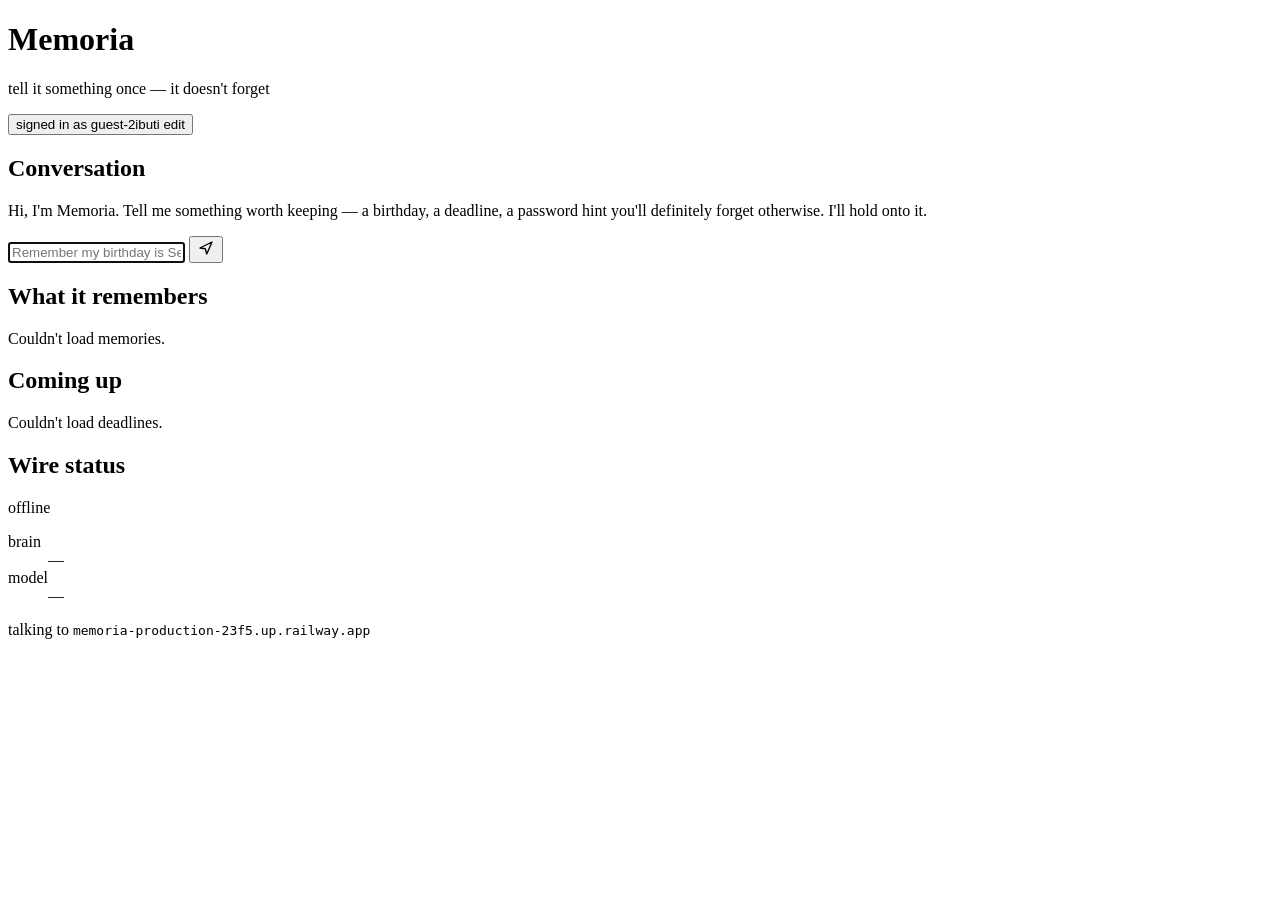
==== frontend/index.html @ 4ff96a3e "Rename index (12).html to index.html" ====
<!DOCTYPE html>
<html lang="en">
<head>
<meta charset="UTF-8">
<meta name="viewport" content="width=device-width, initial-scale=1.0">
<title>Memoria — a bot that remembers</title>
<link rel="preconnect" href="https://fonts.googleapis.com">
<link rel="preconnect" href="https://fonts.gstatic.com" crossorigin>
<link href="https://fonts.googleapis.com/css2?family=Fraunces:ital,opsz,wght@0,9..144,400;0,9..144,600;1,9..144,500&family=IBM+Plex+Mono:wght@400;500;600&display=swap" rel="stylesheet">
<link rel="stylesheet" href="styles.css">
</head>
<body>

<div class="board">

  <header class="board__header">
    <div class="brand">
      <span class="brand__pin" aria-hidden="true"></span>
      <h1 class="brand__title">Memoria</h1>
      <p class="brand__tag">tell it something once — it doesn't forget</p>
    </div>

    <button class="user-chip" id="userChip" type="button" title="Change who you are">
      <span class="user-chip__label">signed in as</span>
      <span class="user-chip__name" id="userChipName">—</span>
      <span class="user-chip__edit">edit</span>
    </button>
  </header>

  <main class="grid">

    <!-- CHAT CARD -->
    <section class="card card--chat" style="--tilt: -0.4deg">
      <div class="card__pin" aria-hidden="true"></div>
      <h2 class="card__title">Conversation</h2>

      <div class="chat__log" id="chatLog" aria-live="polite">
        <div class="bubble bubble--bot">
          <p>Hi, I'm Memoria. Tell me something worth keeping — a birthday, a deadline, a password hint you'll definitely forget otherwise. I'll hold onto it.</p>
        </div>
      </div>

      <form class="chat__form" id="chatForm">
        <input
          type="text"
          id="chatInput"
          class="chat__input"
          placeholder="Remember my birthday is September 1…"
          autocomplete="off"
        >
        <button type="submit" class="chat__send" id="chatSend" aria-label="Send">
          <svg width="18" height="18" viewBox="0 0 24 24" fill="none"><path d="M4 12L20 4L13 20L11 13L4 12Z" stroke="currentColor" stroke-width="1.8" stroke-linejoin="round"/></svg>
        </button>
      </form>
    </section>

    <!-- MEMORIES CARD -->
    <section class="card card--memories" style="--tilt: 0.6deg">
      <div class="card__pin" aria-hidden="true"></div>
      <h2 class="card__title">What it remembers</h2>
      <div class="card__body" id="memoriesList">
        <p class="empty">Nothing filed away yet.</p>
      </div>
    </section>

    <!-- DEADLINES CARD -->
    <section class="card card--deadlines" style="--tilt: -0.3deg">
      <div class="card__pin" aria-hidden="true"></div>
      <h2 class="card__title">Coming up</h2>
      <div class="card__body" id="deadlinesList">
        <p class="empty">No deadlines on the board.</p>
      </div>
    </section>

    <!-- STATUS CARD -->
    <section class="card card--status" style="--tilt: 0.5deg">
      <div class="card__pin" aria-hidden="true"></div>
      <h2 class="card__title">Wire status</h2>
      <div class="card__body">
        <div class="status-row">
          <span class="status-dot" id="statusDot"></span>
          <span id="statusText">connecting…</span>
        </div>
        <dl class="status-meta">
          <div><dt>brain</dt><dd id="statusBrain">—</dd></div>
          <div><dt>model</dt><dd id="statusModel">—</dd></div>
        </dl>
      </div>
    </section>

  </main>

  <footer class="board__footer">
    <span>talking to</span>
    <code>memoria-production-23f5.up.railway.app</code>
  </footer>

</div>

<script src="app.js"></script>
</body>
</html>
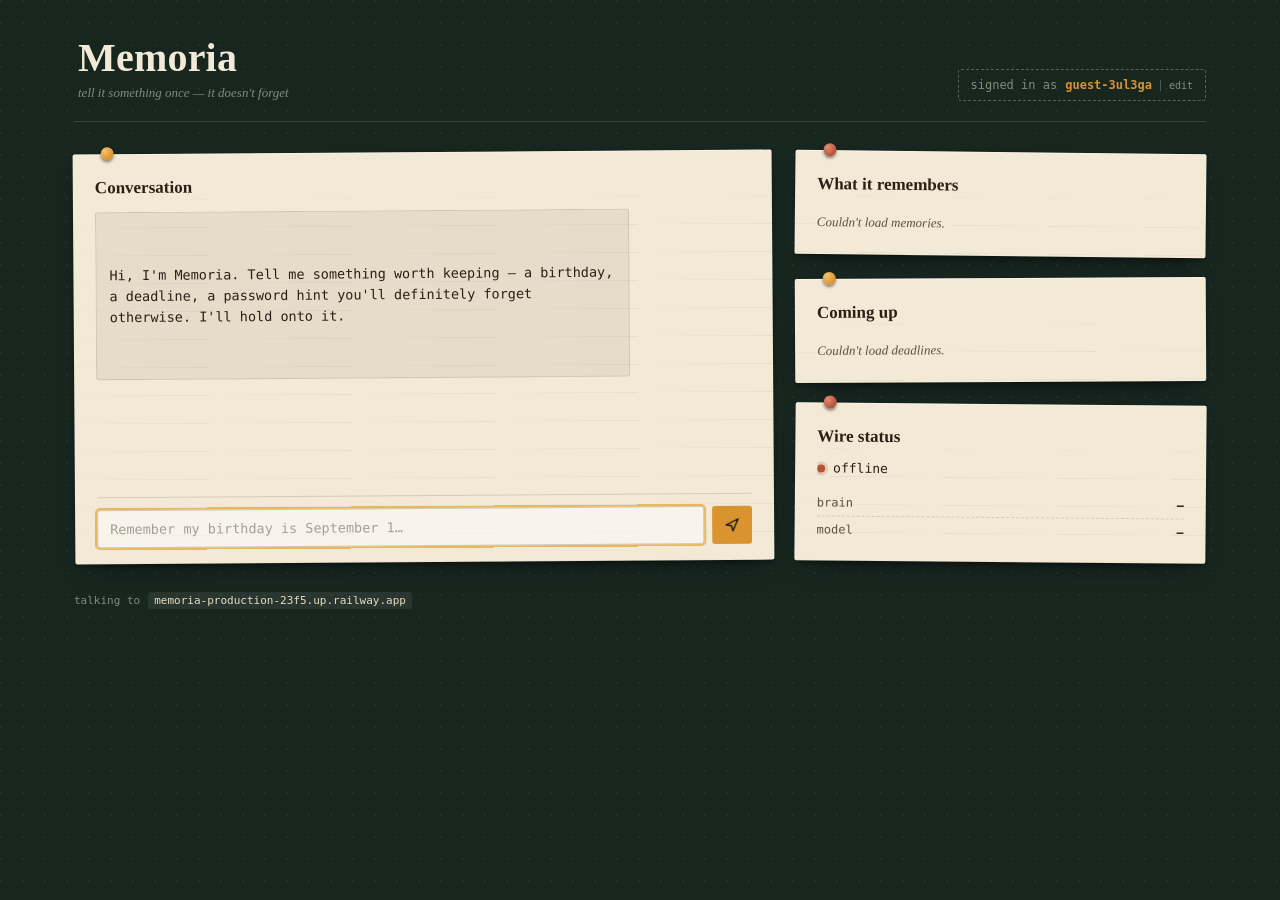
==== commit c0cd50af: "Update index.html" ====
--- a/frontend/index.html
+++ b/frontend/index.html
@@ -3,7 +3,7 @@
 <head>
 <meta charset="UTF-8">
 <meta name="viewport" content="width=device-width, initial-scale=1.0">
-<title>Memoria — a bot that remembers</title>
+<title>Memoria — a bot that remembers demo 1</title>
 <link rel="preconnect" href="https://fonts.googleapis.com">
 <link rel="preconnect" href="https://fonts.gstatic.com" crossorigin>
 <link href="https://fonts.googleapis.com/css2?family=Fraunces:ital,opsz,wght@0,9..144,400;0,9..144,600;1,9..144,500&family=IBM+Plex+Mono:wght@400;500;600&display=swap" rel="stylesheet">
--- a/frontend/styles.css
+++ b/frontend/styles.css
@@ -0,0 +1,410 @@
+/* =========================================================================
+   Memoria — tokens
+   Concept: an old corkboard where the bot pins index cards for every fact
+   and every deadline it's been told. Dark board, warm paper cards, one
+   amber pin accent, typewriter-mono body text.
+   ========================================================================= */
+:root {
+  --board:      #182620;
+  --board-deep: #101a15;
+  --paper:      #F2E9D6;
+  --paper-dim:  #E7DCC3;
+  --ink:        #2A2016;
+  --ink-soft:   #5B5240;
+  --pin-amber:  #D9932F;
+  --pin-rust:   #B4523B;
+  --thread:     #7C8F7C;
+  --focus:      #E8B860;
+
+  --font-display: "Fraunces", "Iowan Old Style", serif;
+  --font-mono:    "IBM Plex Mono", ui-monospace, "SFMono-Regular", monospace;
+
+  color-scheme: dark;
+}
+
+* { box-sizing: border-box; }
+
+html, body {
+  margin: 0;
+  padding: 0;
+  background: var(--board);
+  color: var(--paper);
+  font-family: var(--font-mono);
+}
+
+body {
+  background-image:
+    radial-gradient(circle at 1px 1px, rgba(242,233,214,0.05) 1px, transparent 0);
+  background-size: 22px 22px;
+  min-height: 100vh;
+}
+
+:focus-visible {
+  outline: 2px solid var(--focus);
+  outline-offset: 3px;
+}
+
+.board {
+  max-width: 1180px;
+  margin: 0 auto;
+  padding: 34px 24px 48px;
+}
+
+/* ---------- header ---------- */
+.board__header {
+  display: flex;
+  align-items: flex-end;
+  justify-content: space-between;
+  gap: 20px;
+  flex-wrap: wrap;
+  margin-bottom: 30px;
+  padding-bottom: 20px;
+  border-bottom: 1px solid rgba(242,233,214,0.15);
+}
+
+.brand { position: relative; padding-left: 4px; }
+
+.brand__pin {
+  position: absolute;
+  left: -4px;
+  top: 6px;
+  width: 9px;
+  height: 9px;
+  border-radius: 50%;
+  background: var(--pin-rust);
+  box-shadow: 0 1px 2px rgba(0,0,0,0.5);
+  display: none;
+}
+
+.brand__title {
+  font-family: var(--font-display);
+  font-weight: 600;
+  font-size: clamp(28px, 4vw, 40px);
+  margin: 0;
+  letter-spacing: 0.2px;
+  color: var(--paper);
+}
+
+.brand__tag {
+  margin: 4px 0 0;
+  font-size: 13px;
+  color: var(--thread);
+  font-style: italic;
+  font-family: var(--font-display);
+}
+
+.user-chip {
+  display: flex;
+  align-items: baseline;
+  gap: 8px;
+  background: transparent;
+  border: 1px dashed rgba(242,233,214,0.3);
+  border-radius: 3px;
+  padding: 8px 12px;
+  color: var(--paper);
+  font-family: var(--font-mono);
+  font-size: 12px;
+  cursor: pointer;
+  transition: border-color 0.15s ease, background 0.15s ease;
+}
+.user-chip:hover { border-color: var(--pin-amber); background: rgba(217,147,47,0.08); }
+.user-chip__label { color: var(--thread); text-transform: lowercase; }
+.user-chip__name { color: var(--pin-amber); font-weight: 600; }
+.user-chip__edit {
+  color: var(--thread);
+  font-size: 10px;
+  border-left: 1px solid rgba(242,233,214,0.25);
+  padding-left: 8px;
+}
+
+/* ---------- bento grid ---------- */
+.grid {
+  display: grid;
+  grid-template-columns: minmax(0, 1.7fr) minmax(280px, 1fr);
+  grid-template-rows: auto auto auto;
+  gap: 22px;
+}
+
+.card--chat      { grid-column: 1; grid-row: 1 / span 3; }
+.card--memories  { grid-column: 2; grid-row: 1; }
+.card--deadlines { grid-column: 2; grid-row: 2; }
+.card--status    { grid-column: 2; grid-row: 3; }
+
+/* ---------- card (index card) ---------- */
+.card {
+  position: relative;
+  background: var(--paper);
+  color: var(--ink);
+  border-radius: 2px;
+  padding: 22px 22px 18px;
+  transform: rotate(var(--tilt, 0deg));
+  box-shadow:
+    0 1px 0 rgba(255,255,255,0.4) inset,
+    0 14px 24px -14px rgba(0,0,0,0.55),
+    0 2px 4px rgba(0,0,0,0.3);
+  display: flex;
+  flex-direction: column;
+  min-height: 0;
+}
+
+.card::before {
+  /* faint ruled lines, like notebook paper */
+  content: "";
+  position: absolute;
+  inset: 46px 0 0 0;
+  background-image: repeating-linear-gradient(
+    to bottom,
+    transparent 0,
+    transparent 27px,
+    rgba(42,32,22,0.06) 28px
+  );
+  pointer-events: none;
+  border-radius: inherit;
+}
+
+.card__pin {
+  position: absolute;
+  top: -7px;
+  left: 28px;
+  width: 13px;
+  height: 13px;
+  border-radius: 50%;
+  background: radial-gradient(circle at 32% 30%, #F0C36A, var(--pin-amber) 70%);
+  box-shadow: 0 2px 3px rgba(0,0,0,0.45);
+}
+.card--memories .card__pin,
+.card--status .card__pin { background: radial-gradient(circle at 32% 30%, #E48A72, var(--pin-rust) 70%); }
+
+.card__title {
+  font-family: var(--font-display);
+  font-weight: 600;
+  font-size: 17px;
+  margin: 2px 0 14px;
+  position: relative;
+  z-index: 1;
+}
+
+.card__body {
+  position: relative;
+  z-index: 1;
+  overflow-y: auto;
+  flex: 1;
+  min-height: 0;
+}
+
+.empty {
+  color: var(--ink-soft);
+  font-size: 13px;
+  font-style: italic;
+  font-family: var(--font-display);
+  margin: 6px 0;
+}
+
+/* ---------- chat card ---------- */
+.card--chat { padding-bottom: 16px; }
+
+.chat__log {
+  position: relative;
+  z-index: 1;
+  flex: 1;
+  overflow-y: auto;
+  display: flex;
+  flex-direction: column;
+  gap: 10px;
+  padding-right: 4px;
+  margin-bottom: 12px;
+  min-height: 260px;
+}
+
+.bubble {
+  max-width: 82%;
+  font-size: 13.5px;
+  line-height: 1.55;
+  padding: 10px 13px;
+  border-radius: 3px;
+  white-space: pre-wrap;
+}
+.bubble p { margin: 0; }
+
+.bubble--bot {
+  align-self: flex-start;
+  background: rgba(42,32,22,0.06);
+  border: 1px solid rgba(42,32,22,0.12);
+}
+.bubble--user {
+  align-self: flex-end;
+  background: var(--ink);
+  color: var(--paper);
+}
+.bubble--pending { opacity: 0.55; }
+.bubble--error {
+  align-self: flex-start;
+  background: rgba(180,82,59,0.12);
+  border: 1px solid rgba(180,82,59,0.4);
+  color: var(--pin-rust);
+}
+
+.chat__form {
+  position: relative;
+  z-index: 1;
+  display: flex;
+  gap: 8px;
+  border-top: 1px solid rgba(42,32,22,0.15);
+  padding-top: 12px;
+}
+
+.chat__input {
+  flex: 1;
+  font-family: var(--font-mono);
+  font-size: 13.5px;
+  background: rgba(255,255,255,0.5);
+  border: 1px solid rgba(42,32,22,0.2);
+  border-radius: 3px;
+  padding: 10px 12px;
+  color: var(--ink);
+}
+.chat__input::placeholder { color: rgba(42,32,22,0.4); }
+.chat__input:focus-visible { outline-offset: 0; }
+
+.chat__send {
+  display: grid;
+  place-items: center;
+  width: 40px;
+  border: none;
+  border-radius: 3px;
+  background: var(--pin-amber);
+  color: var(--board-deep);
+  cursor: pointer;
+  transition: transform 0.1s ease, background 0.15s ease;
+}
+.chat__send:hover { background: #E8A63F; }
+.chat__send:active { transform: scale(0.94); }
+.chat__send:disabled { opacity: 0.5; cursor: default; transform: none; }
+
+/* ---------- memories & deadlines lists ---------- */
+.mem-item, .dl-item {
+  display: flex;
+  align-items: flex-start;
+  justify-content: space-between;
+  gap: 10px;
+  padding: 9px 0;
+  border-bottom: 1px dashed rgba(42,32,22,0.18);
+  font-size: 12.5px;
+}
+.mem-item:last-child, .dl-item:last-child { border-bottom: none; }
+
+.mem-item__key {
+  display: block;
+  text-transform: lowercase;
+  color: var(--ink-soft);
+  font-size: 10.5px;
+  letter-spacing: 0.3px;
+}
+.mem-item__value { display: block; margin-top: 2px; }
+
+.mem-item__del {
+  border: none;
+  background: none;
+  color: var(--pin-rust);
+  font-size: 15px;
+  line-height: 1;
+  cursor: pointer;
+  padding: 2px 4px;
+  flex-shrink: 0;
+  opacity: 0.55;
+}
+.mem-item__del:hover { opacity: 1; }
+
+.dl-item__task { display: block; }
+.dl-item__due {
+  display: block;
+  margin-top: 2px;
+  color: var(--ink-soft);
+  font-size: 10.5px;
+}
+.dl-item__badge {
+  flex-shrink: 0;
+  font-size: 9.5px;
+  padding: 2px 6px;
+  border-radius: 8px;
+  align-self: center;
+  background: rgba(124,143,124,0.25);
+  color: #3F5A45;
+  white-space: nowrap;
+}
+.dl-item__badge--done {
+  background: rgba(217,147,47,0.22);
+  color: #8A5A16;
+}
+
+/* ---------- status card ---------- */
+.status-row {
+  display: flex;
+  align-items: center;
+  gap: 8px;
+  font-size: 13px;
+  margin-bottom: 14px;
+  position: relative;
+  z-index: 1;
+}
+.status-dot {
+  width: 8px;
+  height: 8px;
+  border-radius: 50%;
+  background: var(--ink-soft);
+  flex-shrink: 0;
+}
+.status-dot--ok { background: #4C7A52; box-shadow: 0 0 0 3px rgba(76,122,82,0.2); }
+.status-dot--bad { background: var(--pin-rust); box-shadow: 0 0 0 3px rgba(180,82,59,0.2); }
+
+.status-meta {
+  position: relative;
+  z-index: 1;
+  margin: 0;
+  font-size: 12px;
+}
+.status-meta > div {
+  display: flex;
+  justify-content: space-between;
+  padding: 6px 0;
+  border-bottom: 1px dashed rgba(42,32,22,0.15);
+}
+.status-meta > div:last-child { border-bottom: none; }
+.status-meta dt { color: var(--ink-soft); }
+.status-meta dd { margin: 0; font-weight: 600; }
+
+/* ---------- footer ---------- */
+.board__footer {
+  margin-top: 30px;
+  display: flex;
+  gap: 8px;
+  align-items: center;
+  font-size: 11px;
+  color: var(--thread);
+}
+.board__footer code {
+  color: var(--paper-dim);
+  background: rgba(242,233,214,0.08);
+  padding: 2px 6px;
+  border-radius: 3px;
+}
+
+/* ---------- responsive ---------- */
+@media (max-width: 860px) {
+  .grid {
+    grid-template-columns: 1fr;
+  }
+  .card--chat, .card--memories, .card--deadlines, .card--status {
+    grid-column: 1;
+  }
+  .card--chat { grid-row: 1; }
+  .card--memories { grid-row: 2; }
+  .card--deadlines { grid-row: 3; }
+  .card--status { grid-row: 4; }
+  .card { transform: none; }
+  .chat__log { min-height: 200px; }
+}
+
+@media (prefers-reduced-motion: reduce) {
+  * { transition: none !important; }
+}
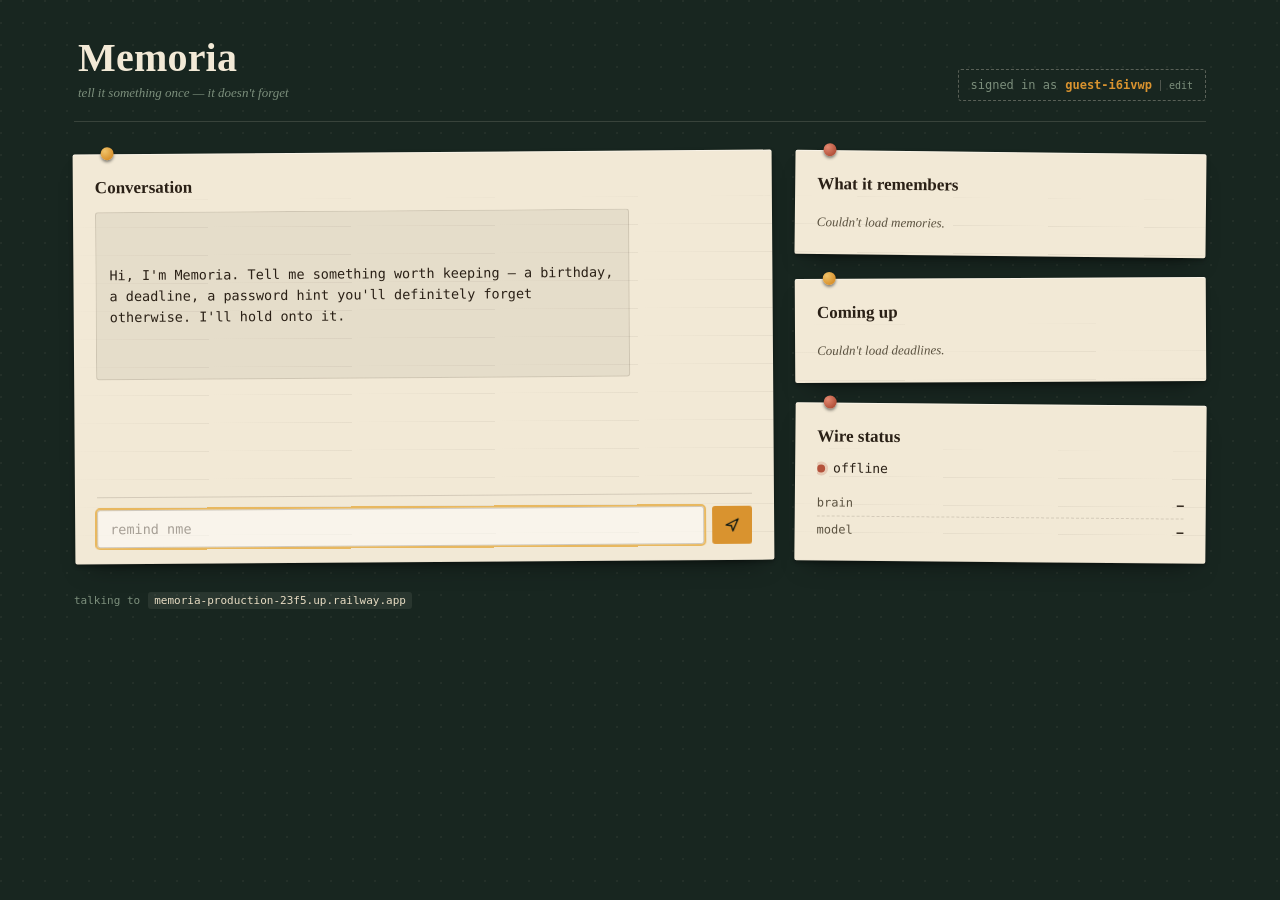
==== commit b558aab8: "Update placeholder text in chat input field" ====
--- a/frontend/index.html
+++ b/frontend/index.html
@@ -45,7 +45,7 @@
           type="text"
           id="chatInput"
           class="chat__input"
-          placeholder="Remember my birthday is September 1…"
+          placeholder="remind nme"
           autocomplete="off"
         >
         <button type="submit" class="chat__send" id="chatSend" aria-label="Send">
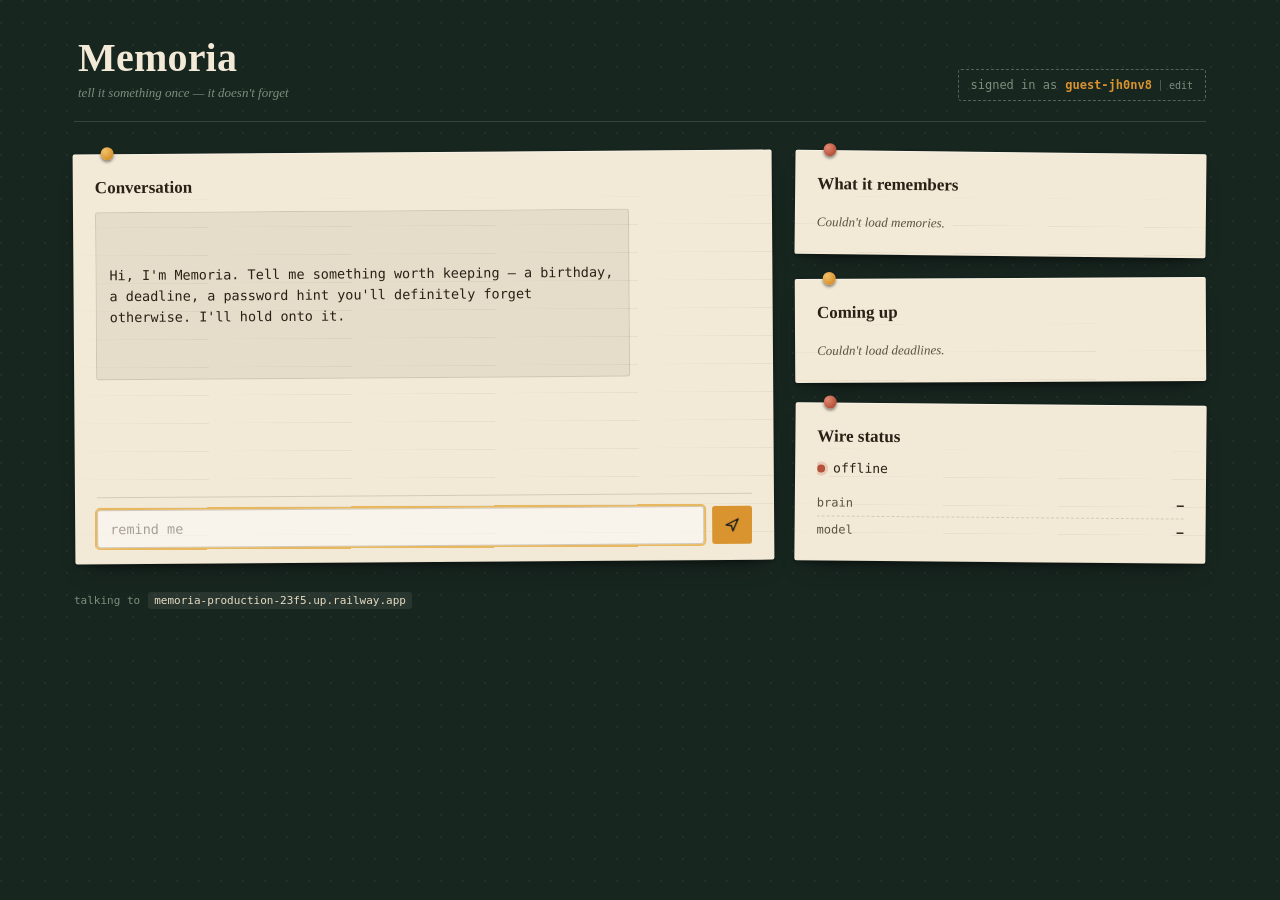
==== commit 2cd254eb: "Fix typo in chat input placeholder" ====
--- a/frontend/index.html
+++ b/frontend/index.html
@@ -45,7 +45,7 @@
           type="text"
           id="chatInput"
           class="chat__input"
-          placeholder="remind nme"
+          placeholder="remind me"
           autocomplete="off"
         >
         <button type="submit" class="chat__send" id="chatSend" aria-label="Send">
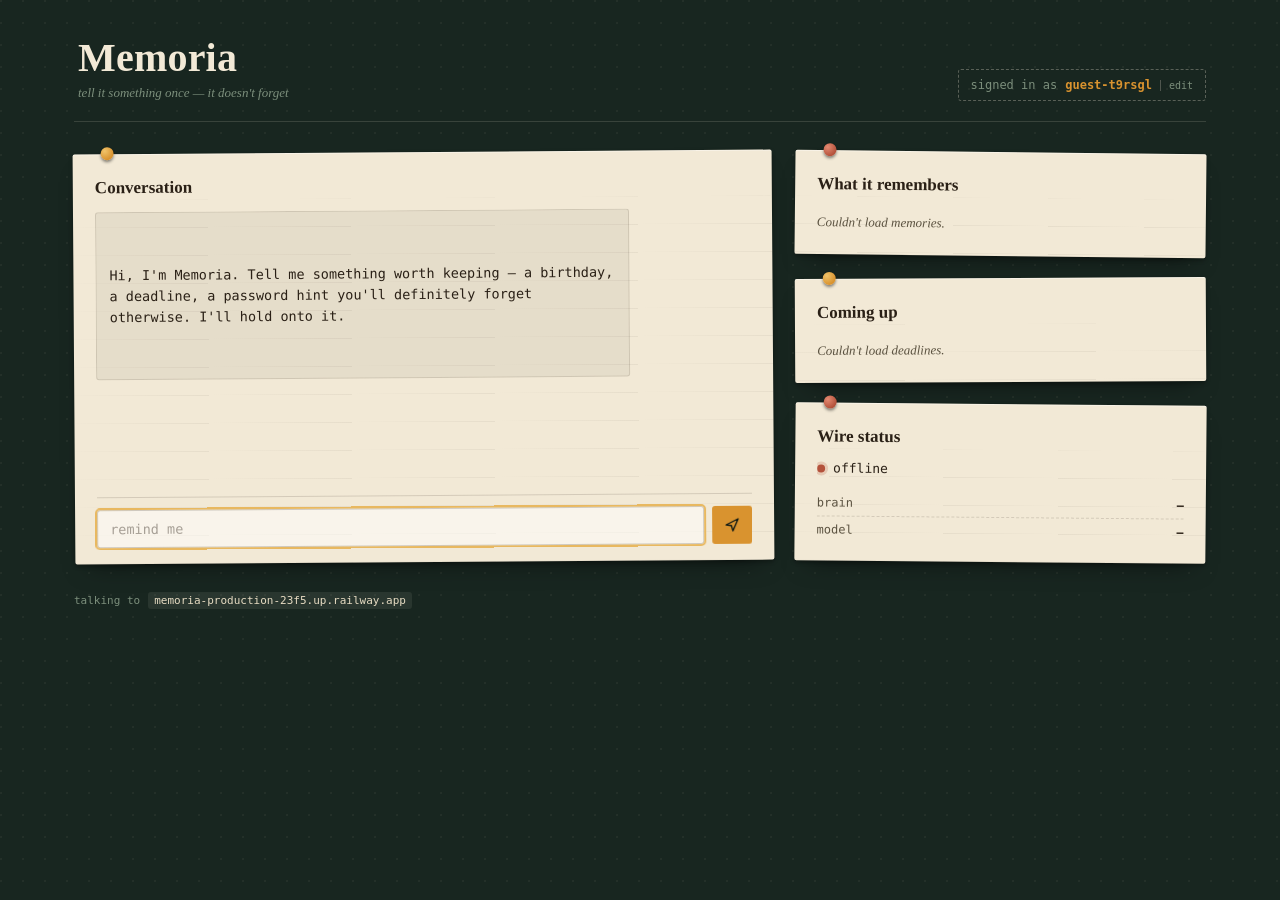
==== commit d824d5f5: "Update page title to reflect new branding" ====
--- a/frontend/index.html
+++ b/frontend/index.html
@@ -3,7 +3,7 @@
 <head>
 <meta charset="UTF-8">
 <meta name="viewport" content="width=device-width, initial-scale=1.0">
-<title>Memoria — a bot that remembers demo 1</title>
+<title>Memoria — a bot that remembers all</title>
 <link rel="preconnect" href="https://fonts.googleapis.com">
 <link rel="preconnect" href="https://fonts.gstatic.com" crossorigin>
 <link href="https://fonts.googleapis.com/css2?family=Fraunces:ital,opsz,wght@0,9..144,400;0,9..144,600;1,9..144,500&family=IBM+Plex+Mono:wght@400;500;600&display=swap" rel="stylesheet">
